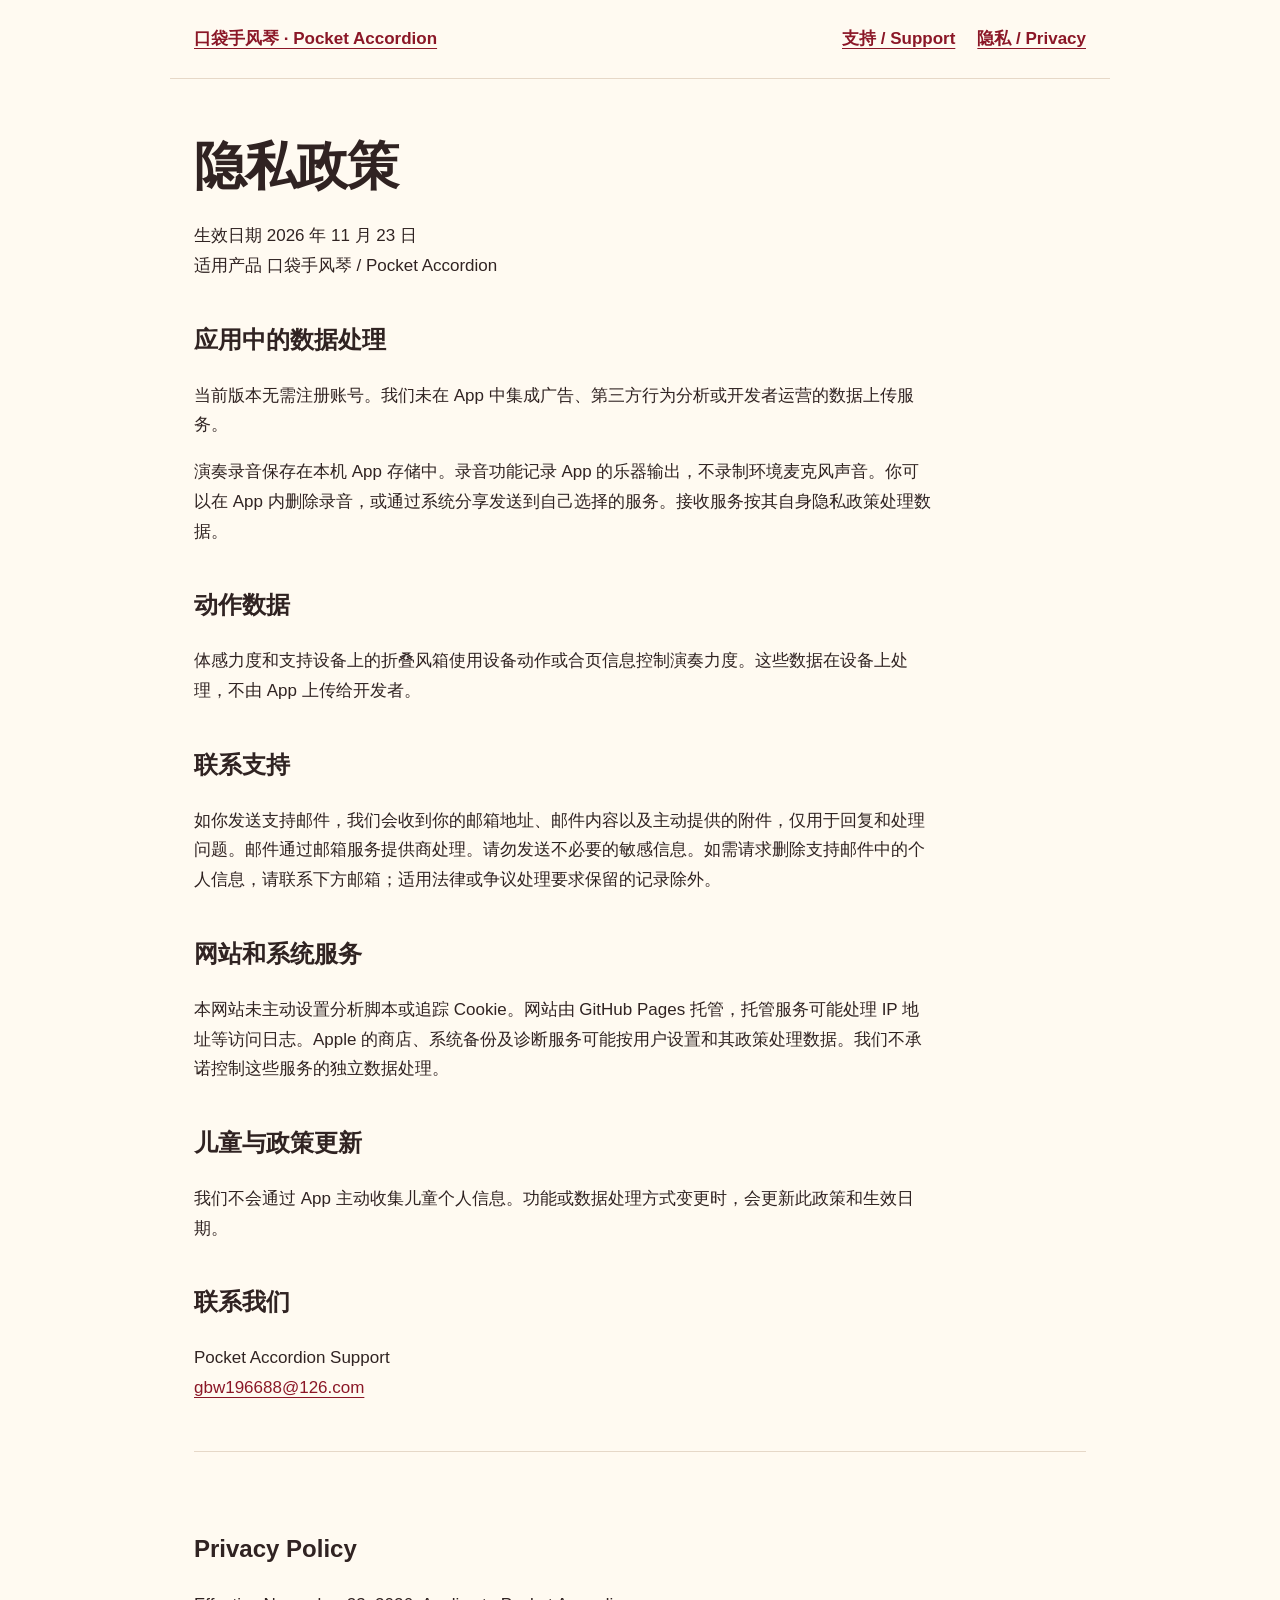
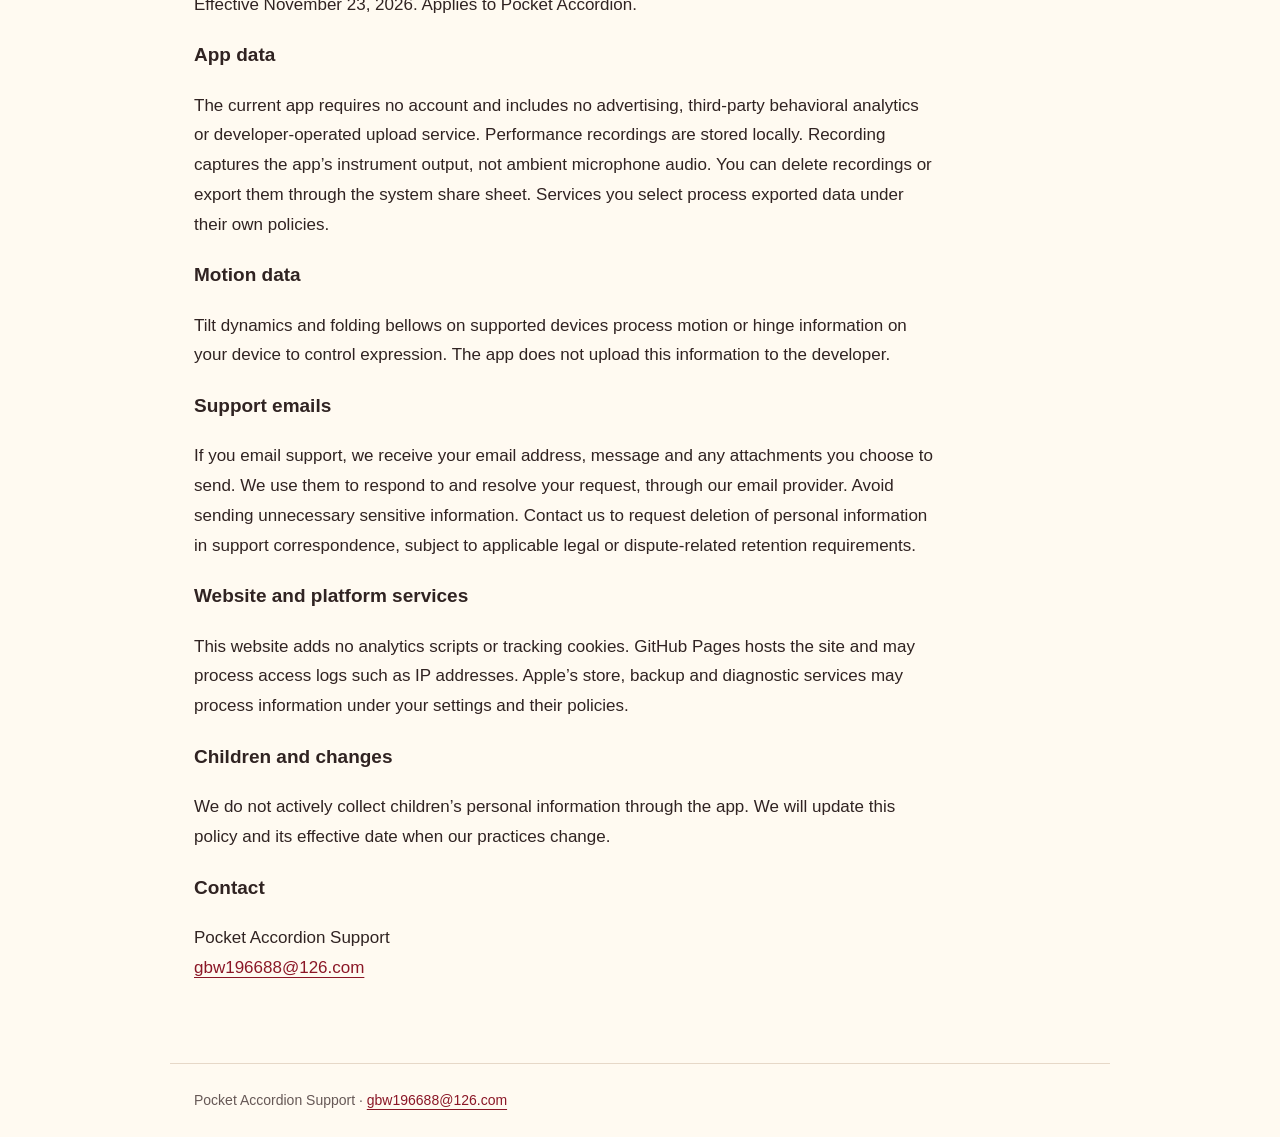
==== privacy.html @ f83dc395 "Add files via upload Add Pocket Accordion website, support page and privacy policy" ====
<!doctype html><html lang="zh-Hans"><head><meta charset="utf-8"><meta name="viewport" content="width=device-width,initial-scale=1"><title>隐私政策 / Privacy · Pocket Accordion</title><meta name="description" content="口袋手风琴 Pocket Accordion — 产品介绍、技术支持与隐私政策。"><link rel="icon" href="icon.png"><link rel="stylesheet" href="style.css"></head><body><header><a href="index.html">口袋手风琴 · Pocket Accordion</a><nav aria-label="网站导航"><a href="support.html">支持 / Support</a><a href="privacy.html">隐私 / Privacy</a></nav></header><main><h1>隐私政策</h1><p>生效日期 2026 年 11 月 23 日<br>适用产品 口袋手风琴 / Pocket Accordion</p><h2>应用中的数据处理</h2><p>当前版本无需注册账号。我们未在 App 中集成广告、第三方行为分析或开发者运营的数据上传服务。</p><p>演奏录音保存在本机 App 存储中。录音功能记录 App 的乐器输出，不录制环境麦克风声音。你可以在 App 内删除录音，或通过系统分享发送到自己选择的服务。接收服务按其自身隐私政策处理数据。</p><h2>动作数据</h2><p>体感力度和支持设备上的折叠风箱使用设备动作或合页信息控制演奏力度。这些数据在设备上处理，不由 App 上传给开发者。</p><h2>联系支持</h2><p>如你发送支持邮件，我们会收到你的邮箱地址、邮件内容以及主动提供的附件，仅用于回复和处理问题。邮件通过邮箱服务提供商处理。请勿发送不必要的敏感信息。如需请求删除支持邮件中的个人信息，请联系下方邮箱；适用法律或争议处理要求保留的记录除外。</p><h2>网站和系统服务</h2><p>本网站未主动设置分析脚本或追踪 Cookie。网站由 GitHub Pages 托管，托管服务可能处理 IP 地址等访问日志。Apple 的商店、系统备份及诊断服务可能按用户设置和其政策处理数据。我们不承诺控制这些服务的独立数据处理。</p><h2>儿童与政策更新</h2><p>我们不会通过 App 主动收集儿童个人信息。功能或数据处理方式变更时，会更新此政策和生效日期。</p><h2>联系我们</h2><p>Pocket Accordion Support<br><a href="mailto:gbw196688@126.com">gbw196688@126.com</a></p><section class="en" id="english" lang="en"><h2>Privacy Policy</h2><p>Effective November 23, 2026. Applies to Pocket Accordion.</p><h3>App data</h3><p>The current app requires no account and includes no advertising, third-party behavioral analytics or developer-operated upload service. Performance recordings are stored locally. Recording captures the app’s instrument output, not ambient microphone audio. You can delete recordings or export them through the system share sheet. Services you select process exported data under their own policies.</p><h3>Motion data</h3><p>Tilt dynamics and folding bellows on supported devices process motion or hinge information on your device to control expression. The app does not upload this information to the developer.</p><h3>Support emails</h3><p>If you email support, we receive your email address, message and any attachments you choose to send. We use them to respond to and resolve your request, through our email provider. Avoid sending unnecessary sensitive information. Contact us to request deletion of personal information in support correspondence, subject to applicable legal or dispute-related retention requirements.</p><h3>Website and platform services</h3><p>This website adds no analytics scripts or tracking cookies. GitHub Pages hosts the site and may process access logs such as IP addresses. Apple’s store, backup and diagnostic services may process information under your settings and their policies.</p><h3>Children and changes</h3><p>We do not actively collect children’s personal information through the app. We will update this policy and its effective date when our practices change.</p><h3>Contact</h3><p>Pocket Accordion Support<br><a href="mailto:gbw196688@126.com">gbw196688@126.com</a></p></section></main><footer>Pocket Accordion Support · <a href="mailto:gbw196688@126.com">gbw196688@126.com</a></footer></body></html>
---- style.css ----
*{box-sizing:border-box}body{margin:0;background:#fffaf1;color:#302322;font:17px/1.75 -apple-system,BlinkMacSystemFont,"Segoe UI",sans-serif}a{color:#8b1727;text-underline-offset:4px}header,main,footer{max-width:940px;margin:auto;padding:24px}header{display:flex;justify-content:space-between;align-items:center;border-bottom:1px solid #e6d8c8;gap:20px;flex-wrap:wrap}nav{display:flex;gap:22px}header a{font-weight:600}main{padding-top:56px;padding-bottom:64px}h1{font-size:clamp(32px,6vw,52px);line-height:1.2;letter-spacing:-1px;margin:0 0 24px}h2{font-size:24px;margin-top:38px}h3{font-size:19px}p{max-width:740px}footer{border-top:1px solid #e6d8c8;font-size:14px;color:#665856}.hero{display:flex;align-items:center;gap:40px;padding-bottom:30px}.hero img{width:180px;border-radius:38px}.lead{font-size:21px;color:#66504b}.actions{display:flex;gap:20px;flex-wrap:wrap}.button{display:inline-block;padding:11px 20px;background:#821b28;color:white;border-radius:9px;text-decoration:none}.en{border-top:1px solid #e6d8c8;margin-top:48px;padding-top:38px}details{padding:16px 0;border-bottom:1px solid #e6d8c8}summary{cursor:pointer;font-weight:600}a:focus-visible,summary:focus-visible{outline:3px solid #af7628;outline-offset:5px}@media(max-width:560px){header,main,footer{padding:20px}.hero{align-items:flex-start;flex-direction:column;gap:24px}.hero img{width:120px}main{padding-top:32px}nav{gap:16px}}
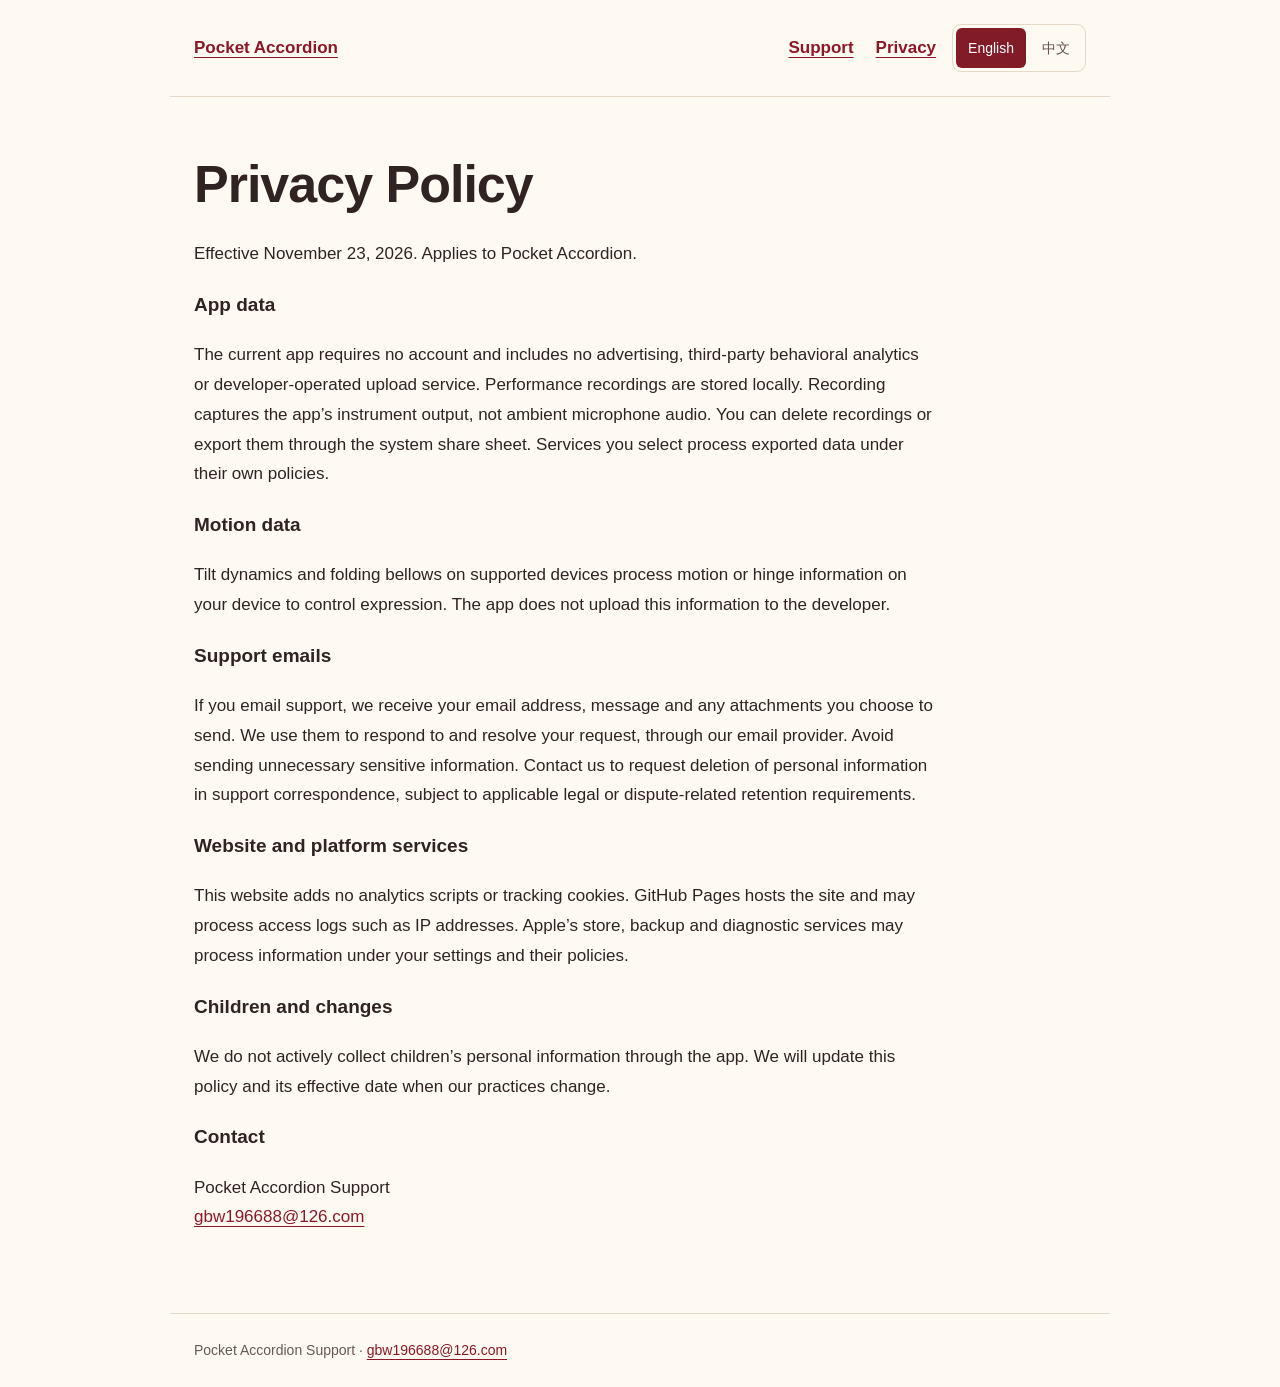
==== commit 3a587289: "Add files via upload Make English default and add Chinese language switch" ====
--- a/privacy.html
+++ b/privacy.html
@@ -1 +1 @@
-<!doctype html><html lang="zh-Hans"><head><meta charset="utf-8"><meta name="viewport" content="width=device-width,initial-scale=1"><title>隐私政策 / Privacy · Pocket Accordion</title><meta name="description" content="口袋手风琴 Pocket Accordion — 产品介绍、技术支持与隐私政策。"><link rel="icon" href="icon.png"><link rel="stylesheet" href="style.css"></head><body><header><a href="index.html">口袋手风琴 · Pocket Accordion</a><nav aria-label="网站导航"><a href="support.html">支持 / Support</a><a href="privacy.html">隐私 / Privacy</a></nav></header><main><h1>隐私政策</h1><p>生效日期 2026 年 11 月 23 日<br>适用产品 口袋手风琴 / Pocket Accordion</p><h2>应用中的数据处理</h2><p>当前版本无需注册账号。我们未在 App 中集成广告、第三方行为分析或开发者运营的数据上传服务。</p><p>演奏录音保存在本机 App 存储中。录音功能记录 App 的乐器输出，不录制环境麦克风声音。你可以在 App 内删除录音，或通过系统分享发送到自己选择的服务。接收服务按其自身隐私政策处理数据。</p><h2>动作数据</h2><p>体感力度和支持设备上的折叠风箱使用设备动作或合页信息控制演奏力度。这些数据在设备上处理，不由 App 上传给开发者。</p><h2>联系支持</h2><p>如你发送支持邮件，我们会收到你的邮箱地址、邮件内容以及主动提供的附件，仅用于回复和处理问题。邮件通过邮箱服务提供商处理。请勿发送不必要的敏感信息。如需请求删除支持邮件中的个人信息，请联系下方邮箱；适用法律或争议处理要求保留的记录除外。</p><h2>网站和系统服务</h2><p>本网站未主动设置分析脚本或追踪 Cookie。网站由 GitHub Pages 托管，托管服务可能处理 IP 地址等访问日志。Apple 的商店、系统备份及诊断服务可能按用户设置和其政策处理数据。我们不承诺控制这些服务的独立数据处理。</p><h2>儿童与政策更新</h2><p>我们不会通过 App 主动收集儿童个人信息。功能或数据处理方式变更时，会更新此政策和生效日期。</p><h2>联系我们</h2><p>Pocket Accordion Support<br><a href="mailto:gbw196688@126.com">gbw196688@126.com</a></p><section class="en" id="english" lang="en"><h2>Privacy Policy</h2><p>Effective November 23, 2026. Applies to Pocket Accordion.</p><h3>App data</h3><p>The current app requires no account and includes no advertising, third-party behavioral analytics or developer-operated upload service. Performance recordings are stored locally. Recording captures the app’s instrument output, not ambient microphone audio. You can delete recordings or export them through the system share sheet. Services you select process exported data under their own policies.</p><h3>Motion data</h3><p>Tilt dynamics and folding bellows on supported devices process motion or hinge information on your device to control expression. The app does not upload this information to the developer.</p><h3>Support emails</h3><p>If you email support, we receive your email address, message and any attachments you choose to send. We use them to respond to and resolve your request, through our email provider. Avoid sending unnecessary sensitive information. Contact us to request deletion of personal information in support correspondence, subject to applicable legal or dispute-related retention requirements.</p><h3>Website and platform services</h3><p>This website adds no analytics scripts or tracking cookies. GitHub Pages hosts the site and may process access logs such as IP addresses. Apple’s store, backup and diagnostic services may process information under your settings and their policies.</p><h3>Children and changes</h3><p>We do not actively collect children’s personal information through the app. We will update this policy and its effective date when our practices change.</p><h3>Contact</h3><p>Pocket Accordion Support<br><a href="mailto:gbw196688@126.com">gbw196688@126.com</a></p></section></main><footer>Pocket Accordion Support · <a href="mailto:gbw196688@126.com">gbw196688@126.com</a></footer></body></html>+<!doctype html><html lang="en"><head><meta charset="utf-8"><meta name="viewport" content="width=device-width,initial-scale=1"><title>Privacy Policy · Pocket Accordion</title><meta name="description" content="Pocket Accordion — play melodies, bass and chords. Official support and privacy policy."><link rel="icon" href="icon.png"><link rel="stylesheet" href="style.css"></head><body><header><a class="brand" href="index.html"><span data-language="en">Pocket Accordion</span><span data-language="zh" hidden>口袋手风琴</span></a><nav aria-label="Main navigation"><a href="support.html"><span data-language="en">Support</span><span data-language="zh" hidden>技术支持</span></a><a href="privacy.html"><span data-language="en">Privacy</span><span data-language="zh" hidden>隐私政策</span></a></nav><div class="language-switch" role="group" aria-label="Language"><button type="button" data-switch="en" aria-pressed="true">English</button><button type="button" data-switch="zh" aria-pressed="false" lang="zh-Hans">中文</button></div></header><main><div data-language="en" lang="en"><h1>Privacy Policy</h1><p>Effective November 23, 2026. Applies to Pocket Accordion.</p><h3>App data</h3><p>The current app requires no account and includes no advertising, third-party behavioral analytics or developer-operated upload service. Performance recordings are stored locally. Recording captures the app’s instrument output, not ambient microphone audio. You can delete recordings or export them through the system share sheet. Services you select process exported data under their own policies.</p><h3>Motion data</h3><p>Tilt dynamics and folding bellows on supported devices process motion or hinge information on your device to control expression. The app does not upload this information to the developer.</p><h3>Support emails</h3><p>If you email support, we receive your email address, message and any attachments you choose to send. We use them to respond to and resolve your request, through our email provider. Avoid sending unnecessary sensitive information. Contact us to request deletion of personal information in support correspondence, subject to applicable legal or dispute-related retention requirements.</p><h3>Website and platform services</h3><p>This website adds no analytics scripts or tracking cookies. GitHub Pages hosts the site and may process access logs such as IP addresses. Apple’s store, backup and diagnostic services may process information under your settings and their policies.</p><h3>Children and changes</h3><p>We do not actively collect children’s personal information through the app. We will update this policy and its effective date when our practices change.</p><h3>Contact</h3><p>Pocket Accordion Support<br><a href="mailto:gbw196688@126.com">gbw196688@126.com</a></p></div><div data-language="zh" lang="zh-Hans" hidden><h1>隐私政策</h1><p>生效日期 2026 年 11 月 23 日<br>适用产品 口袋手风琴 / Pocket Accordion</p><h2>应用中的数据处理</h2><p>当前版本无需注册账号。我们未在 App 中集成广告、第三方行为分析或开发者运营的数据上传服务。</p><p>演奏录音保存在本机 App 存储中。录音功能记录 App 的乐器输出，不录制环境麦克风声音。你可以在 App 内删除录音，或通过系统分享发送到自己选择的服务。接收服务按其自身隐私政策处理数据。</p><h2>动作数据</h2><p>体感力度和支持设备上的折叠风箱使用设备动作或合页信息控制演奏力度。这些数据在设备上处理，不由 App 上传给开发者。</p><h2>联系支持</h2><p>如你发送支持邮件，我们会收到你的邮箱地址、邮件内容以及主动提供的附件，仅用于回复和处理问题。邮件通过邮箱服务提供商处理。请勿发送不必要的敏感信息。如需请求删除支持邮件中的个人信息，请联系下方邮箱；适用法律或争议处理要求保留的记录除外。</p><h2>网站和系统服务</h2><p>本网站未主动设置分析脚本或追踪 Cookie。网站由 GitHub Pages 托管，托管服务可能处理 IP 地址等访问日志。Apple 的商店、系统备份及诊断服务可能按用户设置和其政策处理数据。我们不承诺控制这些服务的独立数据处理。</p><h2>儿童与政策更新</h2><p>我们不会通过 App 主动收集儿童个人信息。功能或数据处理方式变更时，会更新此政策和生效日期。</p><h2>联系我们</h2><p>Pocket Accordion Support<br><a href="mailto:gbw196688@126.com">gbw196688@126.com</a></p></div></main><footer>Pocket Accordion Support · <a href="mailto:gbw196688@126.com">gbw196688@126.com</a></footer><script src="language.js"></script></body></html>
--- a/style.css
+++ b/style.css
@@ -1 +1,2 @@
-*{box-sizing:border-box}body{margin:0;background:#fffaf1;color:#302322;font:17px/1.75 -apple-system,BlinkMacSystemFont,"Segoe UI",sans-serif}a{color:#8b1727;text-underline-offset:4px}header,main,footer{max-width:940px;margin:auto;padding:24px}header{display:flex;justify-content:space-between;align-items:center;border-bottom:1px solid #e6d8c8;gap:20px;flex-wrap:wrap}nav{display:flex;gap:22px}header a{font-weight:600}main{padding-top:56px;padding-bottom:64px}h1{font-size:clamp(32px,6vw,52px);line-height:1.2;letter-spacing:-1px;margin:0 0 24px}h2{font-size:24px;margin-top:38px}h3{font-size:19px}p{max-width:740px}footer{border-top:1px solid #e6d8c8;font-size:14px;color:#665856}.hero{display:flex;align-items:center;gap:40px;padding-bottom:30px}.hero img{width:180px;border-radius:38px}.lead{font-size:21px;color:#66504b}.actions{display:flex;gap:20px;flex-wrap:wrap}.button{display:inline-block;padding:11px 20px;background:#821b28;color:white;border-radius:9px;text-decoration:none}.en{border-top:1px solid #e6d8c8;margin-top:48px;padding-top:38px}details{padding:16px 0;border-bottom:1px solid #e6d8c8}summary{cursor:pointer;font-weight:600}a:focus-visible,summary:focus-visible{outline:3px solid #af7628;outline-offset:5px}@media(max-width:560px){header,main,footer{padding:20px}.hero{align-items:flex-start;flex-direction:column;gap:24px}.hero img{width:120px}main{padding-top:32px}nav{gap:16px}}+*{box-sizing:border-box}body{margin:0;background:#fffaf1;color:#302322;font:17px/1.75 -apple-system,BlinkMacSystemFont,"Segoe UI",sans-serif}a{color:#8b1727;text-underline-offset:4px}header,main,footer{max-width:940px;margin:auto;padding:24px}header{display:flex;justify-content:space-between;align-items:center;border-bottom:1px solid #e6d8c8;gap:20px;flex-wrap:wrap}nav{display:flex;gap:22px}header a{font-weight:600}main{padding-top:56px;padding-bottom:64px}h1{font-size:clamp(32px,6vw,52px);line-height:1.2;letter-spacing:-1px;margin:0 0 24px}h2{font-size:24px;margin-top:38px}h3{font-size:19px}p{max-width:740px}footer{border-top:1px solid #e6d8c8;font-size:14px;color:#665856}.hero{display:flex;align-items:center;gap:40px;padding-bottom:30px}.hero img{width:180px;border-radius:38px}.lead{font-size:21px;color:#66504b}.actions{display:flex;gap:20px;flex-wrap:wrap}.button{display:inline-block;padding:11px 20px;background:#821b28;color:white;border-radius:9px;text-decoration:none}.en{border-top:1px solid #e6d8c8;margin-top:48px;padding-top:38px}details{padding:16px 0;border-bottom:1px solid #e6d8c8}summary{cursor:pointer;font-weight:600}a:focus-visible,summary:focus-visible{outline:3px solid #af7628;outline-offset:5px}@media(max-width:560px){header,main,footer{padding:20px}.hero{align-items:flex-start;flex-direction:column;gap:24px}.hero img{width:120px}main{padding-top:32px}nav{gap:16px}}
+[hidden]{display:none!important}.language-switch{display:flex;gap:4px;border:1px solid #e6d8c8;border-radius:9px;padding:3px}.language-switch button{font:inherit;font-size:14px;min-height:40px;padding:6px 12px;border:0;background:transparent;color:#66504b;border-radius:6px;cursor:pointer}.language-switch button[aria-pressed="true"]{background:#821b28;color:#fff}.language-switch button:focus-visible{outline:3px solid #af7628;outline-offset:3px}header{gap:16px}header nav{margin-left:auto}@media(max-width:560px){header nav{margin-left:0}.language-switch{margin-left:auto}}
